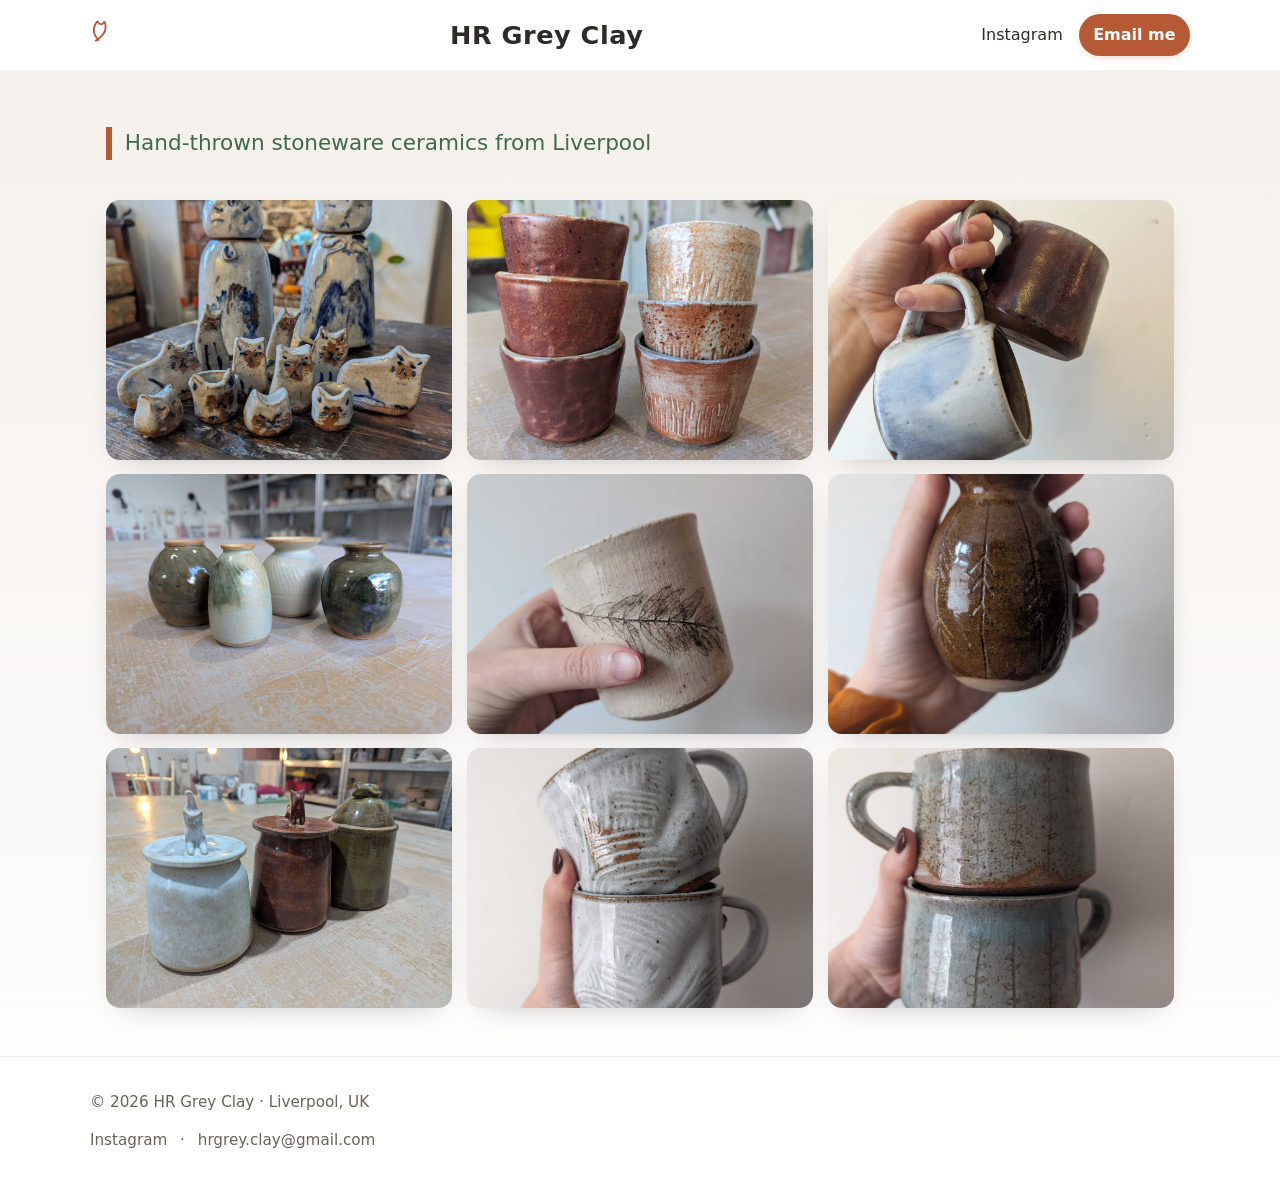
==== index.html @ 7b2d305f "Update index.html" ====
<!DOCTYPE html>
<html lang="en">
<head>
  <meta charset="utf-8" />
  <meta name="viewport" content="width=device-width, initial-scale=1" />

  <title>HR Grey Clay — Hand‑thrown stoneware ceramics</title>
  <meta name="description" content="Hand-thrown stoneware ceramics from Liverpool. Minimal, earthy pieces by HR Grey Clay." />

  <!-- Canonical (prefer non‑www) -->
  <link rel="canonical" href="https://hrgreyclay.co.uk/" />

  <!-- Open Graph / Twitter -->
  <meta property="og:title" content="HR Grey Clay" />
  <meta property="og:description" content="Hand-thrown stoneware ceramics from Liverpool." />
  <meta property="og:type" content="website" />
  <meta property="og:url" content="https://hrgreyclay.co.uk/" />
  <meta property="og:image" content="https://hrgreyclay.co.uk/images/cats-figurines.jpg" />
  <meta name="twitter:card" content="summary_large_image" />

  <link rel="stylesheet" href="styles.css" />
</head>
<body>
  <header class="site-header">
    <div class="container header-inner">
      <span class="brand-mark" aria-hidden="true">
        <svg width="22" height="22" viewBox="0 0 24 24" fill="none" stroke="var(--rust)" stroke-width="2" stroke-linecap="round" stroke-linejoin="round">
          <path d="M5 21c8-2 14-8 14-15 0-1-.2-2-.6-3-1 1-2 2-3 2-2 0-4-2-4-4-.9.4-1.7 1-2.4 1.8C6 6 5 9 5 12c0 3 1 6 3 9z"/>
        </svg>
      </span>
      <h1 class="brand">
        HR Grey Clay
      </h1>

      <nav class="nav">
        <a class="nav-link" href="https://instagram.com/hrgrey.clay" target="_blank" rel="noopener">Instagram</a>
        <a class="button email" href="mailto:hrgrey.clay@gmail.com">Email me</a>
      </nav>
    </div>
  </header>

  <main>
    <!-- Hero / Intro -->
    <section class="hero">
      <div class="container">
        <p class="tagline">Hand‑thrown stoneware ceramics from Liverpool</p>
      </div>
    </section>

    <!-- Gallery -->
    <section class="gallery-section">
      <div class="container">
        <div class="grid">
          <!-- Each image: small hover expand + caption on zoom -->
          <figure class="card">
            <img src="images/cats-figurines.jpg" alt="Small blue and white cat figurines arranged on a wooden table" loading="lazy" data-caption="Cat figurines and jars — stoneware, cobalt oxide" />
          </figure>

          <figure class="card">
            <img src="images/cups-stacked-rust.jpg" alt="Stack of rust-coloured glaze espresso cups" loading="lazy" data-caption="Rust and shino cups — speckled stoneware clay" />
          </figure>

          <figure class="card">
            <img src="images/cups-stacked-sand.jpg" alt="Stack cups with textured glaze" loading="lazy" data-caption="Gas fired mugs - flashes of red an unexpected surprise" />
          </figure>

          <figure class="card">
            <img src="images/mini-vases-green.jpg" alt="Four miniature vases in varied green glazes" loading="lazy" data-caption="Mini vases — moss glazes and copper oxide" />
          </figure>

          <figure class="card">
            <img src="images/leaf-etched-cup.jpg" alt="Cup with delicate leaf etching held in a hand" loading="lazy" data-caption="Lead imprint cup with iron oxide" />
          </figure>

          <figure class="card">
            <img src="images/small-brown-vase.jpg" alt="Small brown stoneware vase with carved vertical lines" loading="lazy" data-caption="Small carved vase — ash brown" />
          </figure>

          <figure class="card">
            <img src="images/lidded-jars.jpg" alt="Three lidded jars topped with small animal figures" loading="lazy" data-caption="Lidded jars with cat sculpted handles" />
          </figure>

          <figure class="card">
            <img src="images/mugs-white.jpg" alt="Two white stoneware mugs stacked, with brush texture" loading="lazy" data-caption="White mugs — brushed slip texture" />
          </figure>

          <figure class="card">
            <img src="images/mugs-bluegreen.jpg" alt="Two blue-green mugs stacked, speckled glaze" loading="lazy" data-caption="Blue-green mugs — speckled glaze" />
          </figure>
        </div>
      </div>
    </section>
  </main>

  <footer class="site-footer">
    <div class="container footer-inner">
      <p>© <span id="year"></span> HR Grey Clay · Liverpool, UK</p>
      <p>
        <a href="https://instagram.com/hrgrey.clay" target="_blank" rel="noopener">Instagram</a>
        <span class="dot">·</span>
        <a href="mailto:hrgrey.clay@gmail.com">hrgrey.clay@gmail.com</a>
      </p>
    </div>
  </footer>

  <!-- Lightbox modal -->
  <div class="lightbox" aria-hidden="true">
    <button class="lightbox-close" aria-label="Close">×</button>
    <img class="lightbox-image" alt="" />
    <figcaption class="lightbox-caption"></figcaption>
  </div>

  <script src="script.js"></script>
</body>
</html>
---- styles.css ----
/* ========== Theme ========== */
:root{
  --sand: #F4EFEA;
  --rust: #B65A35;      /* rusty orange */
  --rust-700: #8E4023;
  --moss: #3E6B4A;      /* mossy green */
  --charcoal: #2E2A27;
  --stone: #6C625B1a;   /* tint */
}

/* Resets & base */
* { box-sizing: border-box; }
html, body { margin: 0; padding: 0; }
body {
  font-family: ui-sans-serif, system-ui, -apple-system, Segoe UI, Roboto, Helvetica, Arial, "Apple Color Emoji", "Segoe UI Emoji";
  color: var(--charcoal);
  background: linear-gradient(180deg, var(--sand), #fff);
  line-height: 1.5;
}

/* Utilities */
.container { max-width: 1100px; margin: 0 auto; padding: 0 1rem; }

/* Header */
.site-header {
  position: sticky; top: 0; z-index: 10;
  background: #fff;
  border-bottom: 1px solid var(--stone);
  backdrop-filter: saturate(120%) blur(2px);
}
.header-inner {
  display: flex; align-items: center; justify-content: space-between;
  padding: .9rem 0;
}
.brand {
  font-size: clamp(1.2rem, 2.5vw, 1.6rem);
  margin: 0; letter-spacing: .5px; font-weight: 650;
  display: flex; align-items: center; gap: .6rem;
}
.brand-mark {
  color: var(--moss);
  font-weight: 700;
  transform: translateY(-1px) rotate(-12deg);
}

.nav { display: flex; align-items: center; gap: 1rem; }
.nav-link {
  color: var(--charcoal); text-decoration: none; font-weight: 500;
  border-bottom: 1px solid transparent;
}
.nav-link:hover { border-color: var(--rust); color: var(--rust-700); }

.button {
  display: inline-block;
  background: var(--moss); color: #fff; text-decoration: none;
  padding: .55rem .9rem; border-radius: 999px; font-weight: 600;
  transition: transform .15s ease, box-shadow .15s ease, background-color .2s ease;
  box-shadow: 0 4px 14px -8px rgba(62,107,74,.5);
}
.button:hover { transform: translateY(-1px); }
.button.email { background: var(--rust); box-shadow: 0 4px 14px -8px rgba(182,90,53,.6); }
.button.email:hover { background: var(--rust-700); }

/* Hero */
.hero { padding: 3.5rem 0 1.5rem 0; }
.tagline {
  font-size: clamp(1.1rem, 2.5vw, 1.35rem);
  color: var(--moss);
  border-left: 6px solid var(--rust);
  padding-left: .8rem; margin: 0;
}

/* Gallery grid */
.gallery-section { padding: 1rem 0 3rem; }
.grid {
  display: grid;
  grid-template-columns: repeat(12, 1fr);
  gap: .9rem;
}
.card {
  grid-column: span 4; /* 3 per row on desktop */
  margin: 0;
}
@media (max-width: 900px) { .card { grid-column: span 6; } } /* 2 per row */
@media (max-width: 560px) { .card { grid-column: span 12; } } /* 1 per row */

.card img{
  width: 100%;
  height: 100%;
  display: block;
  aspect-ratio: 4 / 3;
  object-fit: cover;
  border-radius: 14px;
  background: #eee;
  box-shadow: 0 10px 30px -18px rgba(0,0,0,.35);
  transition: transform .18s ease, box-shadow .18s ease, filter .18s ease;
  will-change: transform;
}
.card img:hover{
  transform: scale(1.03);                    /* small expand on hover */
  box-shadow: 0 18px 40px -20px rgba(0,0,0,.45);
  filter: saturate(1.04);
}
@media (prefers-reduced-motion: reduce) {
  .card img, .button { transition: none; }
}

/* Footer */
.site-footer {
  border-top: 1px solid var(--stone);
  background: #fff; color: #6b6159;
}
.footer-inner { padding: 1.2rem 0 2rem; font-size: .95rem; }
.footer-inner a { color: inherit; text-decoration: none; border-bottom: 1px solid transparent; }
.footer-inner a:hover { border-color: var(--moss); color: var(--moss); }
.footer-inner .dot { margin: 0 .5rem; }

/* Lightbox */
.lightbox {
  position: fixed; inset: 0; display: none; place-items: center;
  background: rgba(0,0,0,.6); z-index: 50; padding: 2rem;
}
.lightbox.open { display: grid; }
.lightbox-image {
  max-width: min(1100px, 92vw);
  max-height: 82vh;
  border-radius: 16px;
  box-shadow: 0 25px 50px -20px rgba(0,0,0,.65);
}
.lightbox-caption {
  margin-top: .6rem; color: #f5f5f5; text-align: center;
  font-size: .95rem;
}
.lightbox-close {
  position: absolute; top: 14px; right: 14px;
  width: 36px; height: 36px; border-radius: 50%;
  background: #ffffffd6; border: 0; font-size: 1.4rem; cursor: pointer;
  color: var(--charcoal); box-shadow: 0 6px 18px -10px rgba(0,0,0,.5);
}
.lightbox-close:hover { background: #fff; }
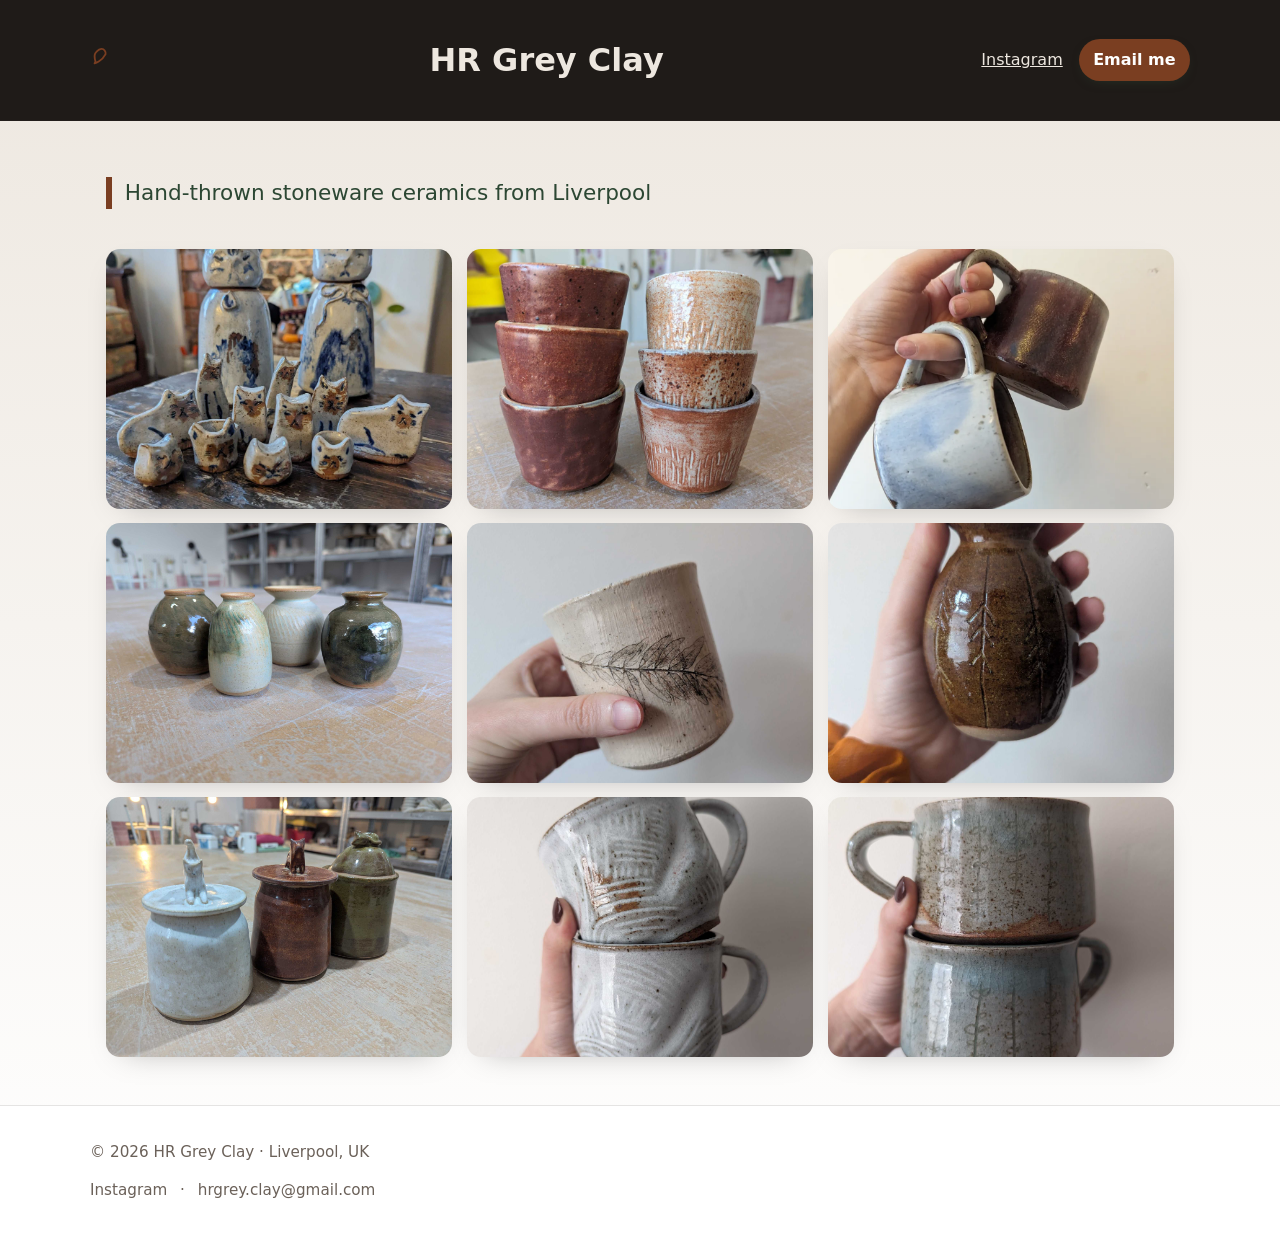
==== commit 4998181f: "Update index.html" ====
--- a/index.html
+++ b/index.html
@@ -25,7 +25,7 @@
     <div class="container header-inner">
       <span class="brand-mark" aria-hidden="true">
         <svg width="22" height="22" viewBox="0 0 24 24" fill="none" stroke="var(--rust)" stroke-width="2" stroke-linecap="round" stroke-linejoin="round">
-          <path d="M5 21c8-2 14-8 14-15 0-1-.2-2-.6-3-1 1-2 2-3 2-2 0-4-2-4-4-.9.4-1.7 1-2.4 1.8C6 6 5 9 5 12c0 3 1 6 3 9z"/>
+          <path d="M5 20s8-2 12-10c0 0 .5-2-1-4s-4-2-6-1C7 7 5 9 5 12s1 6 1 6z"/>
         </svg>
       </span>
       <h1 class="brand">
--- a/styles.css
+++ b/styles.css
@@ -1,11 +1,11 @@
 /* ========== Theme ========== */
 :root{
-  --sand: #F4EFEA;
-  --rust: #B65A35;      /* rusty orange */
-  --rust-700: #8E4023;
-  --moss: #3E6B4A;      /* mossy green */
-  --charcoal: #2E2A27;
-  --stone: #6C625B1a;   /* tint */
+  --sand: #EDE7DF;       /* softer, duskier */
+  --rust: #7A3E21;       /* deep autumn rust */
+  --rust-700: #5C2D18;   /* darker accent */
+  --moss: #2C4733;       /* deep forest green */
+  --charcoal: #1F1B18;   /* moodier text */
+  --stone: #3B362F22;    /* subtle border tint */
 }
 
 /* Resets & base */
@@ -23,32 +23,34 @@
 
 /* Header */
 .site-header {
-  position: sticky; top: 0; z-index: 10;
-  background: #fff;
+  position: sticky;
+  top: 0;
+  z-index: 10;
+  background: var(--charcoal);
   border-bottom: 1px solid var(--stone);
   backdrop-filter: saturate(120%) blur(2px);
 }
+
 .header-inner {
   display: flex; align-items: center; justify-content: space-between;
   padding: .9rem 0;
 }
 .brand {
-  font-size: clamp(1.2rem, 2.5vw, 1.6rem);
-  margin: 0; letter-spacing: .5px; font-weight: 650;
-  display: flex; align-items: center; gap: .6rem;
+  color: var(--sand);
 }
-.brand-mark {
-  color: var(--moss);
-  font-weight: 700;
-  transform: translateY(-1px) rotate(-12deg);
+
+.brand-mark svg {
+  stroke: var(--rust);
 }
 
 .nav { display: flex; align-items: center; gap: 1rem; }
 .nav-link {
-  color: var(--charcoal); text-decoration: none; font-weight: 500;
-  border-bottom: 1px solid transparent;
+  color: var(--sand);
 }
-.nav-link:hover { border-color: var(--rust); color: var(--rust-700); }
+.nav-link:hover {
+  border-color: var(--rust); 
+  color: var(--rust);
+}
 
 .button {
   display: inline-block;
@@ -57,8 +59,16 @@
   transition: transform .15s ease, box-shadow .15s ease, background-color .2s ease;
   box-shadow: 0 4px 14px -8px rgba(62,107,74,.5);
 }
-.button:hover { transform: translateY(-1px); }
-.button.email { background: var(--rust); box-shadow: 0 4px 14px -8px rgba(182,90,53,.6); }
+
+.button {
+  background: var(--moss);
+  color: #fff;
+}
+
+.button.email {
+  background: var(--rust);
+}
+
 .button.email:hover { background: var(--rust-700); }
 
 /* Hero */
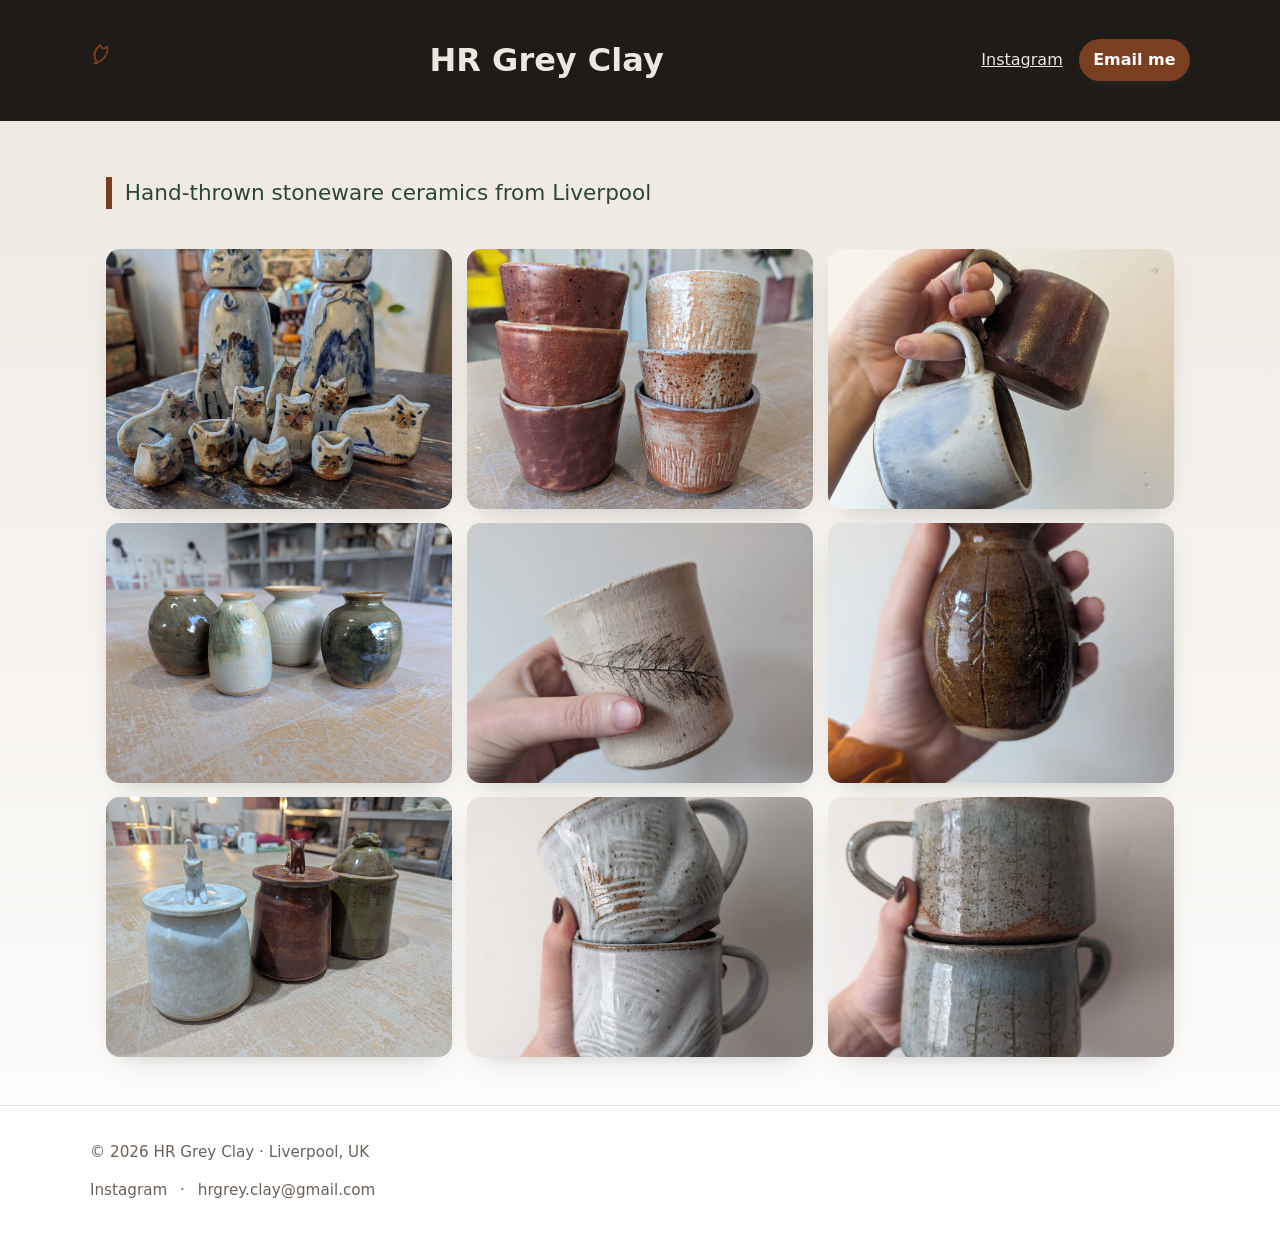
==== commit 222efa76: "Update index.html" ====
--- a/index.html
+++ b/index.html
@@ -25,7 +25,7 @@
     <div class="container header-inner">
       <span class="brand-mark" aria-hidden="true">
         <svg width="22" height="22" viewBox="0 0 24 24" fill="none" stroke="var(--rust)" stroke-width="2" stroke-linecap="round" stroke-linejoin="round">
-          <path d="M5 20s8-2 12-10c0 0 .5-2-1-4s-4-2-6-1C7 7 5 9 5 12s1 6 1 6z"/>
+          <path d="M5 21c8-2 14-8 14-15 0-1-.2-2-.6-3-1 1-2 2-3 2-2 0-4-2-4-4-.9.4-1.7 1-2.4 1.8C6 6 5 9 5 12c0 3 1 6 3 9z"/>
         </svg>
       </span>
       <h1 class="brand">
--- a/styles.css
+++ b/styles.css
@@ -41,6 +41,9 @@
 
 .brand-mark svg {
   stroke: var(--rust);
+  width: 22px;
+  height: 22px;
+  transform: translateY(-1px);
 }
 
 .nav { display: flex; align-items: center; gap: 1rem; }
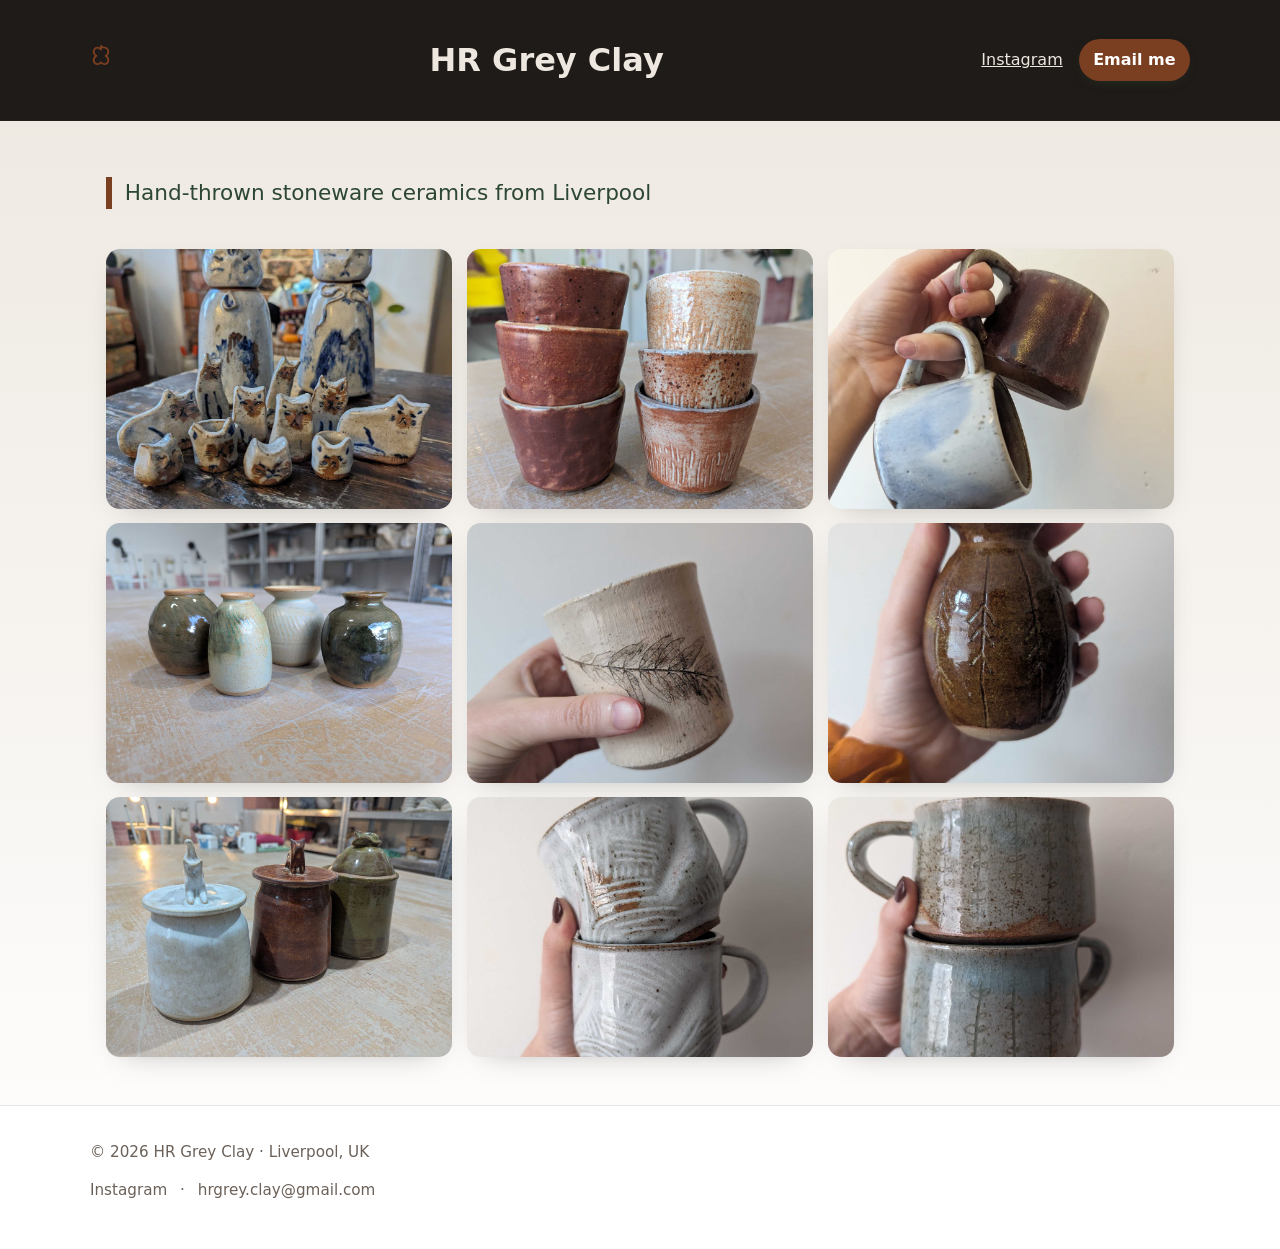
==== commit 8b560f0f: "Update index.html" ====
--- a/index.html
+++ b/index.html
@@ -25,7 +25,7 @@
     <div class="container header-inner">
       <span class="brand-mark" aria-hidden="true">
         <svg width="22" height="22" viewBox="0 0 24 24" fill="none" stroke="var(--rust)" stroke-width="2" stroke-linecap="round" stroke-linejoin="round">
-          <path d="M5 21c8-2 14-8 14-15 0-1-.2-2-.6-3-1 1-2 2-3 2-2 0-4-2-4-4-.9.4-1.7 1-2.4 1.8C6 6 5 9 5 12c0 3 1 6 3 9z"/>
+          <path d="M12 2c1.25 1.5 2.5 2 4 2 2 0 4 2 4 4 0 2-1 4-3 5 2 1 3 3 3 5 0 2-2 4-4 4-1.5 0-2.75-.5-4-2-1.25 1.5-2.5 2-4 2-2 0-4-2-4-4 0-2 1-4 3-5-2-1-3-3-3-5 0-2 2-4 4-4 1.5 0 2.75.5 4 2z"/>
         </svg>
       </span>
       <h1 class="brand">
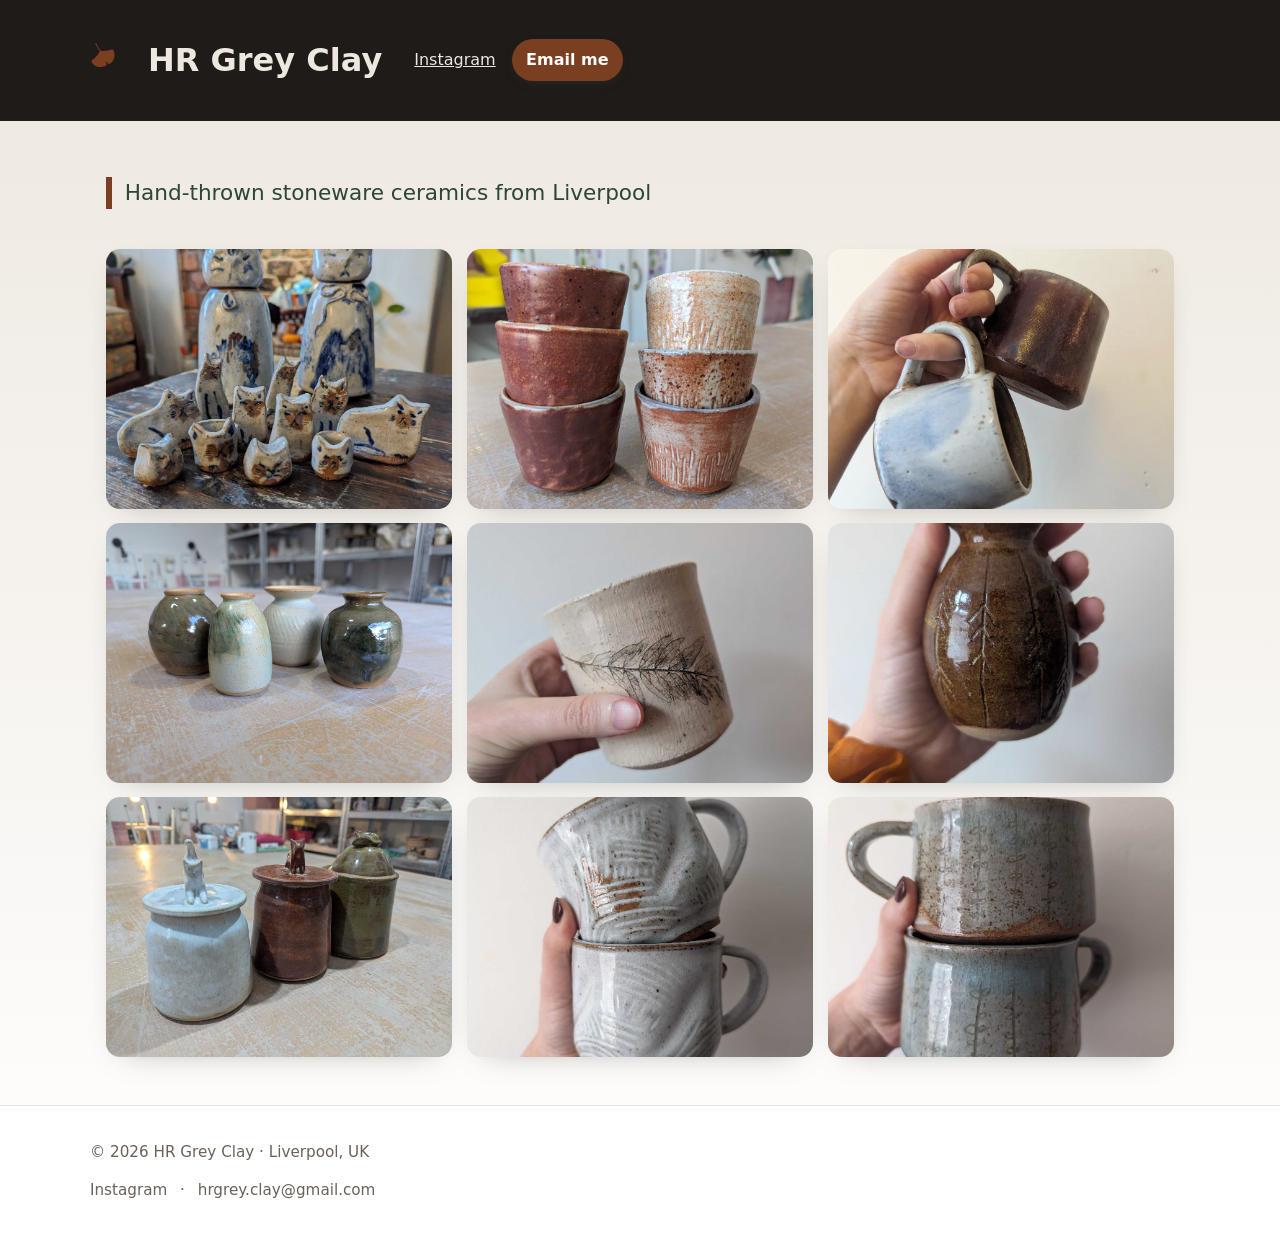
==== commit 4a505908: "Update index.html" ====
--- a/index.html
+++ b/index.html
@@ -24,8 +24,12 @@
   <header class="site-header">
     <div class="container header-inner">
       <span class="brand-mark" aria-hidden="true">
-        <svg width="22" height="22" viewBox="0 0 24 24" fill="none" stroke="var(--rust)" stroke-width="2" stroke-linecap="round" stroke-linejoin="round">
-          <path d="M12 2c1.25 1.5 2.5 2 4 2 2 0 4 2 4 4 0 2-1 4-3 5 2 1 3 3 3 5 0 2-2 4-4 4-1.5 0-2.75-.5-4-2-1.25 1.5-2.5 2-4 2-2 0-4-2-4-4 0-2 1-4 3-5-2-1-3-3-3-5 0-2 2-4 4-4 1.5 0 2.75.5 4 2z"/>
+        <svg viewBox="0 0 512 512"
+             width="26" height="26"
+             xmlns="http://www.w3.org/2000/svg"
+             aria-hidden="true" focusable="false">
+          <path fill="var(--rust)"
+            d="M118.9 20.13l-16.4 7.56c21.9 47.21 55.3 102.71 90.7 152.61C127.8 322 18.79 349.2 29.06 377.1 80.7 517.8 239.3 503.5 314.3 467.7c27.5-13.1 5.1-61.3-6-94 20.6 25.8 61.5 67.9 77.1 58.6 95.9-57.3 119-164 80.5-267.8-20.2-54.4-116.3 31.7-257.6 5.8-35-49.2-68.2-104.28-89.4-150.17z"/>
         </svg>
       </span>
       <h1 class="brand">
--- a/styles.css
+++ b/styles.css
@@ -21,6 +21,7 @@
 /* Utilities */
 .container { max-width: 1100px; margin: 0 auto; padding: 0 1rem; }
 
+
 /* Header */
 .site-header {
   position: sticky;
@@ -32,28 +33,56 @@
 }
 
 .header-inner {
-  display: flex; align-items: center; justify-content: space-between;
+  display: flex;
+  align-items: center;
+  justify-content: flex-start;   
+  gap: 2rem;                  
   padding: .9rem 0;
 }
+
 .brand {
   color: var(--sand);
+  display: flex;
+  align-items: center;
+  gap: .55rem;
 }
 
 .brand-mark svg {
   stroke: var(--rust);
-  width: 22px;
-  height: 22px;
+  width: 26px;
+  height: 26px;
   transform: translateY(-1px);
 }
 
-.nav { display: flex; align-items: center; gap: 1rem; }
+.nav {
+  display: flex;
+  align-items: center;
+  gap: 1rem;
+  flex-wrap: nowrap;           
+}
+
 .nav-link {
   color: var(--sand);
 }
+
 .nav-link:hover {
   border-color: var(--rust); 
   color: var(--rust);
 }
+
+@media (max-width: 620px) {
+  .header-inner {
+    flex-direction: column;       
+    align-items: flex-start;      
+    gap: 0.6rem;
+  }
+
+  .nav {
+    flex-wrap: wrap;            
+    gap: 0.5rem 1rem;
+  }
+}
+
 
 .button {
   display: inline-block;
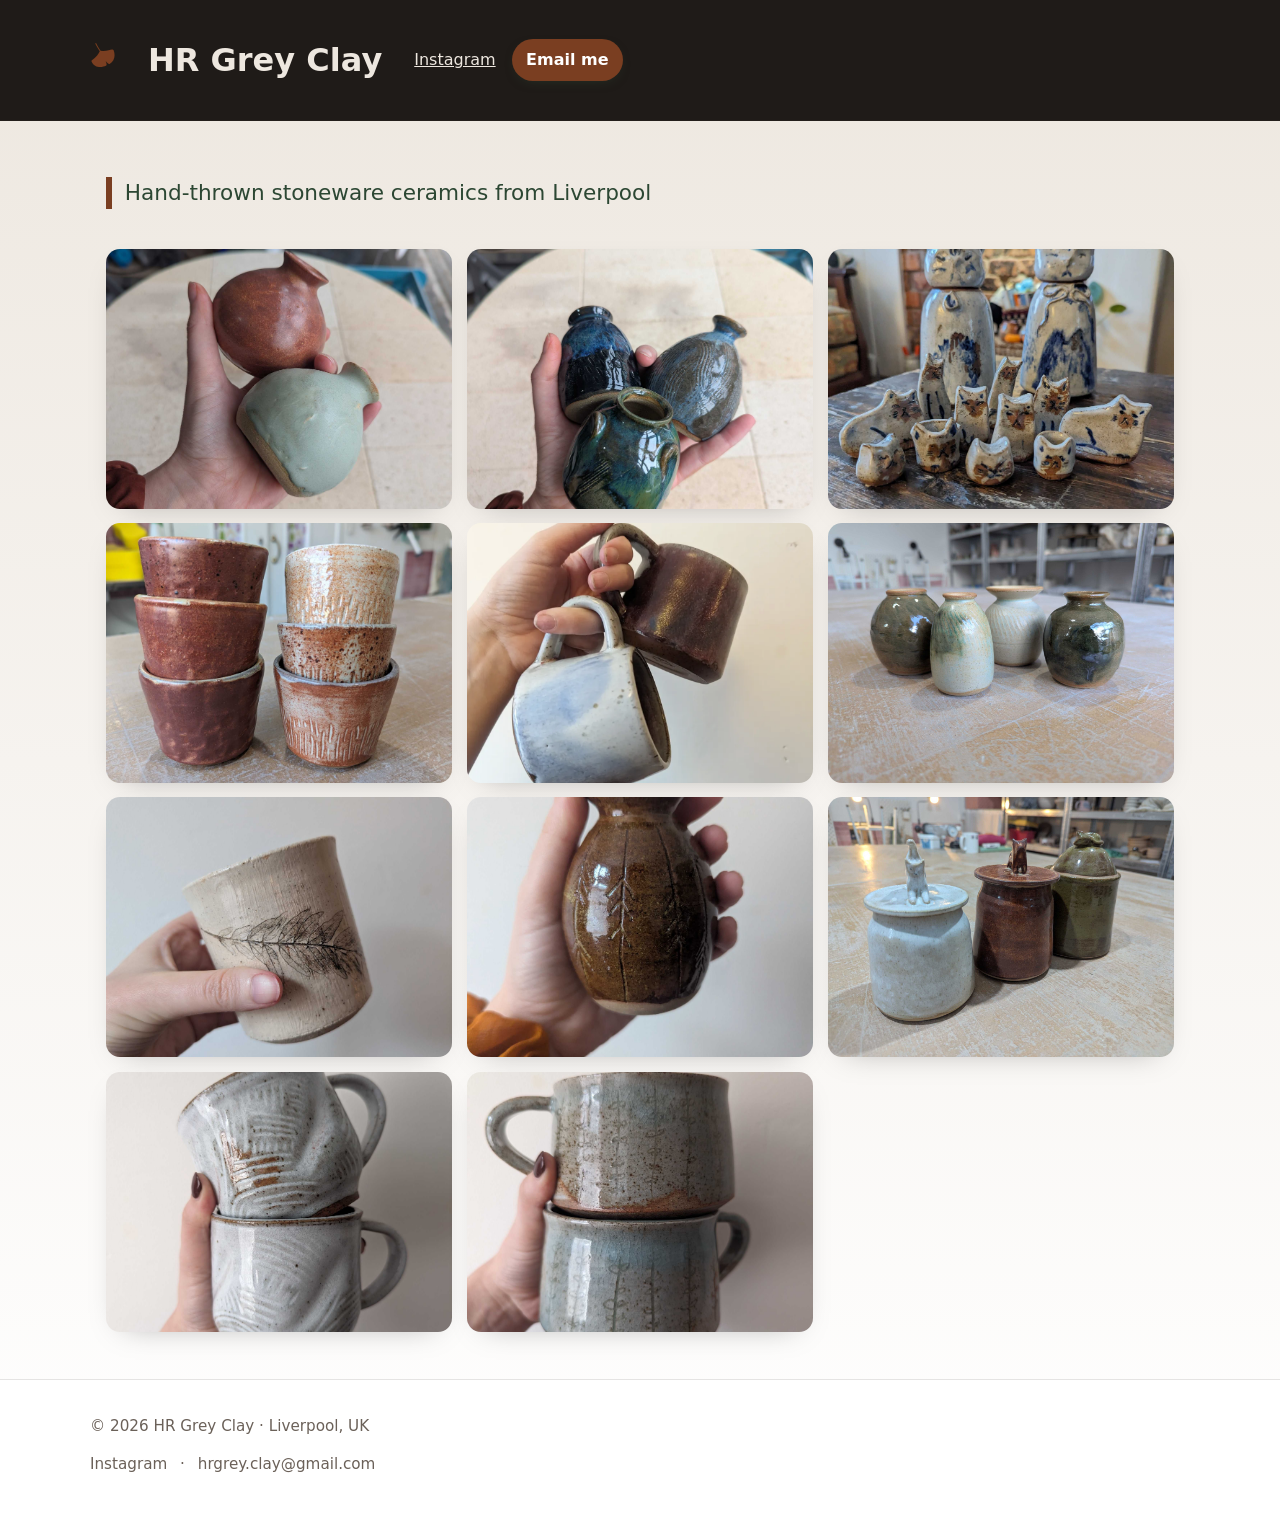
==== commit 9168bdb9: "Update index.html" ====
--- a/index.html
+++ b/index.html
@@ -56,6 +56,14 @@
       <div class="container">
         <div class="grid">
           <!-- Each image: small hover expand + caption on zoom -->
+          <figure class="card">
+            <img src="images/matte-bud-vases.jpg" alt="Small matte bud vases" loading="lazy" data-caption="Bud vases - slip texture applied before glazing" />
+          </figure>
+          
+          <figure class="card">
+            <img src="images/glossy-bud-vases.jpg" alt="Small shiny bud vases" loading="lazy" data-caption="Bud vases - shiny glazes combinations and texture" />
+          </figure>
+          
           <figure class="card">
             <img src="images/cats-figurines.jpg" alt="Small blue and white cat figurines arranged on a wooden table" loading="lazy" data-caption="Cat figurines and jars — stoneware, cobalt oxide" />
           </figure>
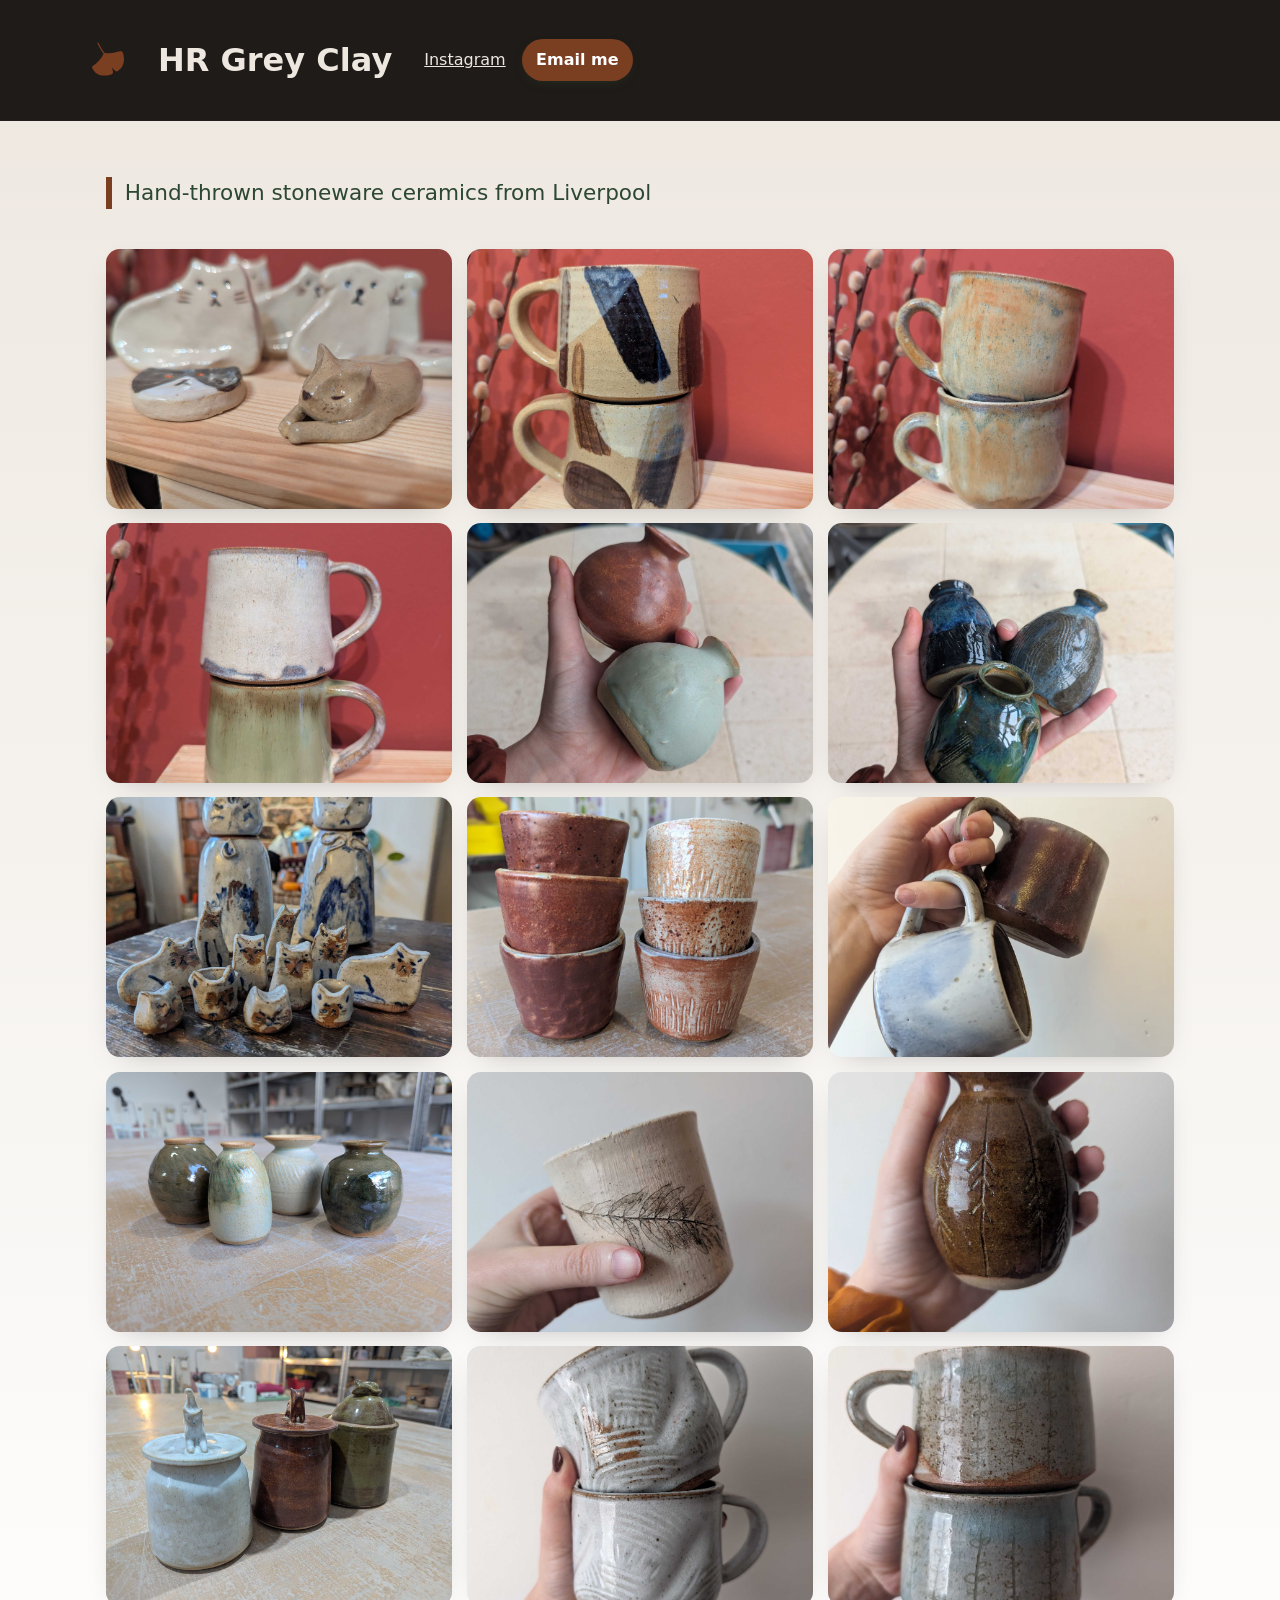
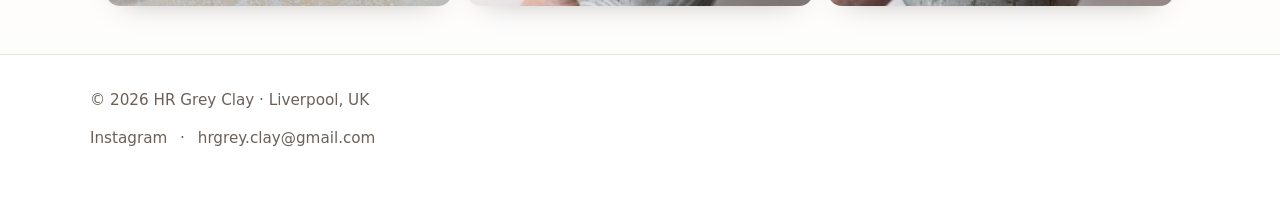
==== commit 69e8ab60: "Update index.html" ====
--- a/index.html
+++ b/index.html
@@ -56,6 +56,22 @@
       <div class="container">
         <div class="grid">
           <!-- Each image: small hover expand + caption on zoom -->
+          <figure class="card">
+            <img src="images/cat-collection.jpg" alt="Collection of stoneware cats" loading="lazy" data-caption="Collection of stoneware cats" />
+          </figure>
+          
+          <figure class="card">
+            <img src="images/stripe-mugs.jpg" alt="Mugs with underglaze stripes" loading="lazy" data-caption="Mugs with underglaze stripes" />
+          </figure>
+          
+          <figure class="card">
+            <img src="images/iron-mugs.jpg" alt="iron glazed mugs" loading="lazy" data-caption="Iron glazed mugs" />
+          </figure>
+          
+          <figure class="card">
+            <img src="images/flux-mugs.jpg" alt="Flux glazed mugs" loading="lazy" data-caption="Flux glazed mugs" />
+          </figure>
+
           <figure class="card">
             <img src="images/matte-bud-vases.jpg" alt="Small matte bud vases" loading="lazy" data-caption="Bud vases - slip texture applied before glazing" />
           </figure>
--- a/styles.css
+++ b/styles.css
@@ -49,9 +49,9 @@
 
 .brand-mark svg {
   stroke: var(--rust);
-  width: 26px;
-  height: 26px;
-  transform: translateY(-1px);
+  width: 36px;
+  height: 36px;
+  transform: translateY(3px);
 }
 
 .nav {
@@ -75,6 +75,7 @@
     flex-direction: column;       
     align-items: flex-start;      
     gap: 0.6rem;
+    padding-left: 16px;
   }
 
   .nav {
@@ -160,7 +161,7 @@
 /* Lightbox */
 .lightbox {
   position: fixed; inset: 0; display: none; place-items: center;
-  background: rgba(0,0,0,.6); z-index: 50; padding: 2rem;
+  background: rgba(122,62,34,.28); z-index: 50; padding: 2rem;
 }
 .lightbox.open { display: grid; }
 .lightbox-image {
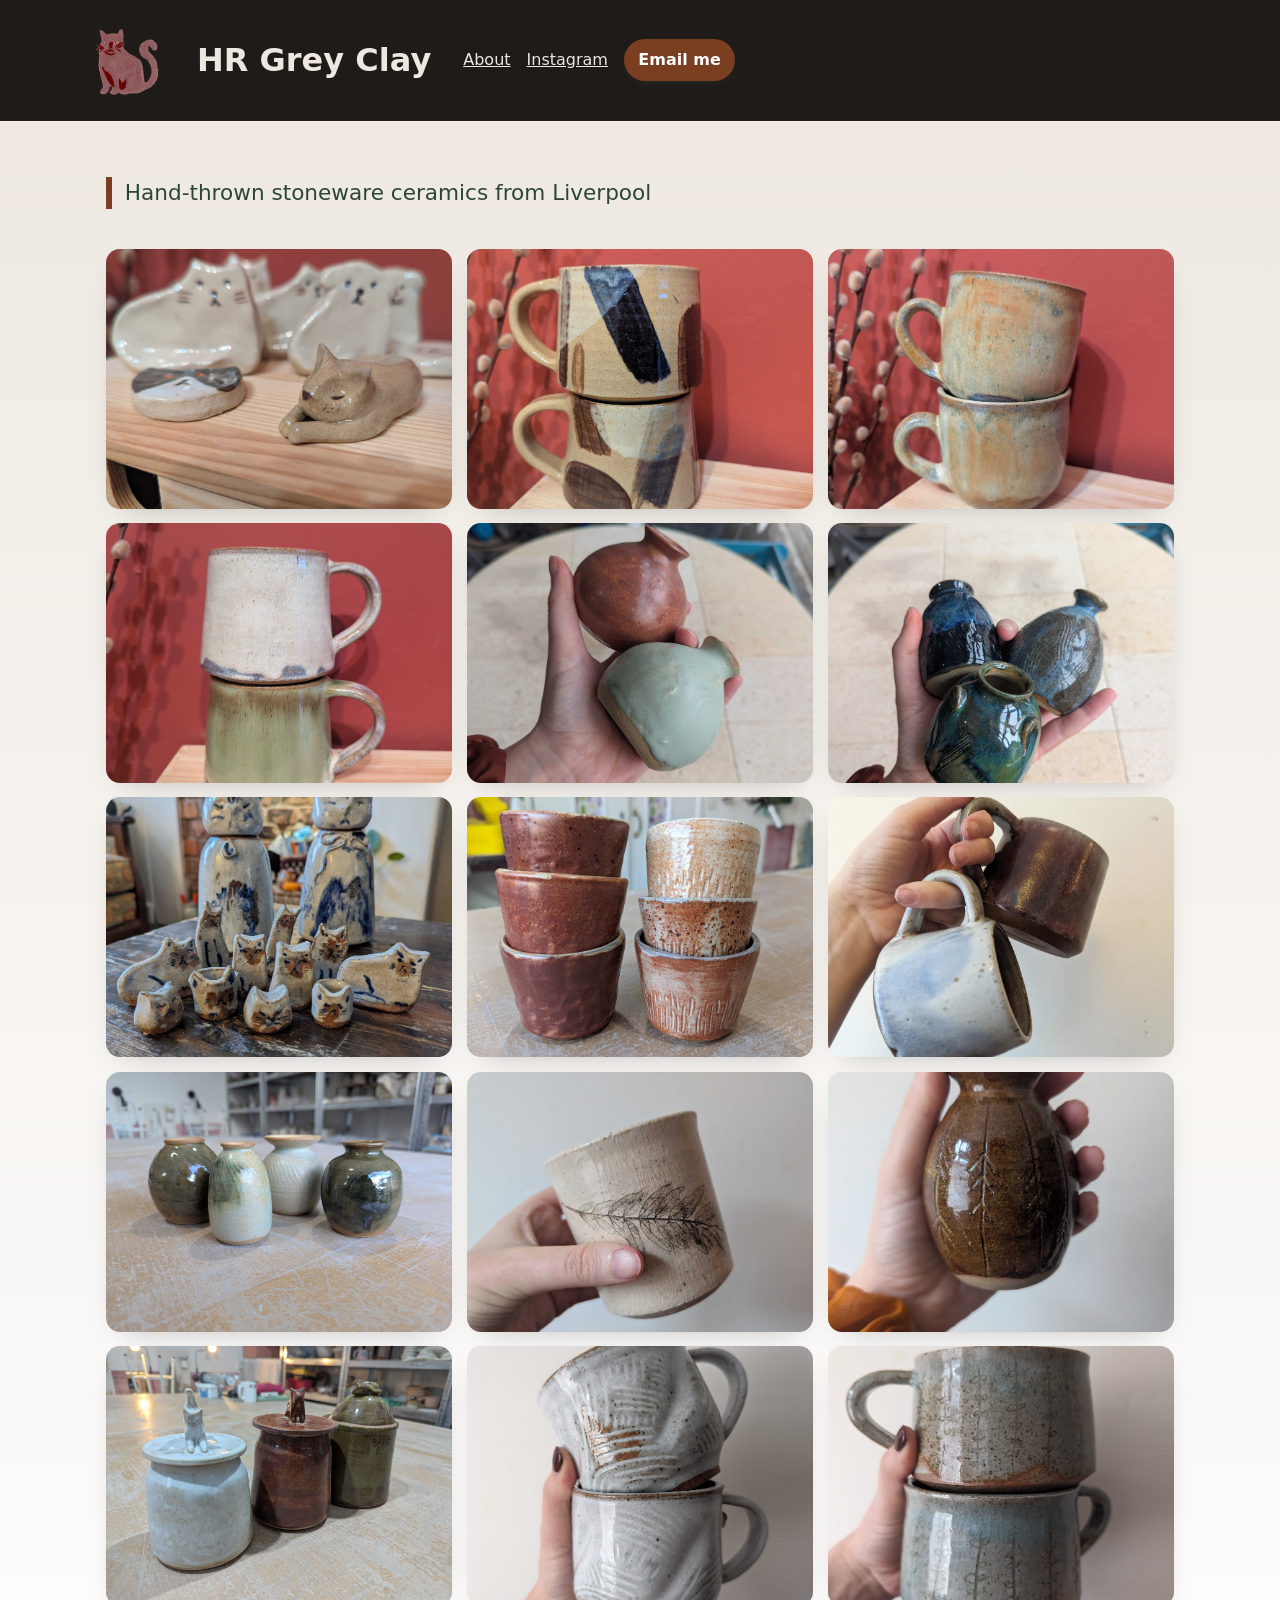
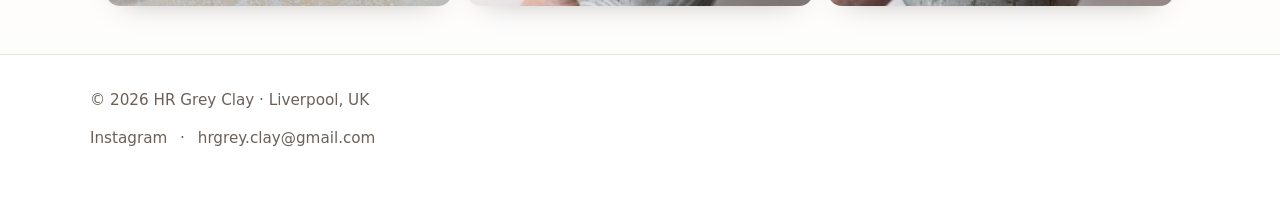
==== commit 2747ef1a: "Update logo and add about page" ====
--- a/index.html
+++ b/index.html
@@ -1,143 +1,231 @@
-<!DOCTYPE html>
+<!doctype html>
 <html lang="en">
-<head>
-  <meta charset="utf-8" />
-  <meta name="viewport" content="width=device-width, initial-scale=1" />
-
-  <title>HR Grey Clay — Hand‑thrown stoneware ceramics</title>
-  <meta name="description" content="Hand-thrown stoneware ceramics from Liverpool. Minimal, earthy pieces by HR Grey Clay." />
-
-  <!-- Canonical (prefer non‑www) -->
-  <link rel="canonical" href="https://hrgreyclay.co.uk/" />
-
-  <!-- Open Graph / Twitter -->
-  <meta property="og:title" content="HR Grey Clay" />
-  <meta property="og:description" content="Hand-thrown stoneware ceramics from Liverpool." />
-  <meta property="og:type" content="website" />
-  <meta property="og:url" content="https://hrgreyclay.co.uk/" />
-  <meta property="og:image" content="https://hrgreyclay.co.uk/images/cats-figurines.jpg" />
-  <meta name="twitter:card" content="summary_large_image" />
-
-  <link rel="stylesheet" href="styles.css" />
-</head>
-<body>
-  <header class="site-header">
-    <div class="container header-inner">
-      <span class="brand-mark" aria-hidden="true">
-        <svg viewBox="0 0 512 512"
-             width="26" height="26"
-             xmlns="http://www.w3.org/2000/svg"
-             aria-hidden="true" focusable="false">
-          <path fill="var(--rust)"
-            d="M118.9 20.13l-16.4 7.56c21.9 47.21 55.3 102.71 90.7 152.61C127.8 322 18.79 349.2 29.06 377.1 80.7 517.8 239.3 503.5 314.3 467.7c27.5-13.1 5.1-61.3-6-94 20.6 25.8 61.5 67.9 77.1 58.6 95.9-57.3 119-164 80.5-267.8-20.2-54.4-116.3 31.7-257.6 5.8-35-49.2-68.2-104.28-89.4-150.17z"/>
-        </svg>
-      </span>
-      <h1 class="brand">
-        HR Grey Clay
-      </h1>
-
-      <nav class="nav">
-        <a class="nav-link" href="https://instagram.com/hrgrey.clay" target="_blank" rel="noopener">Instagram</a>
-        <a class="button email" href="mailto:hrgrey.clay@gmail.com">Email me</a>
-      </nav>
+  <head>
+    <meta charset="utf-8" />
+    <meta name="viewport" content="width=device-width, initial-scale=1" />
+
+    <title>HR Grey Clay — Hand‑thrown stoneware ceramics</title>
+    <meta
+      name="description"
+      content="Hand-thrown stoneware ceramics from Liverpool. Minimal, earthy pieces by HR Grey Clay."
+    />
+
+    <!-- Canonical (prefer non‑www) -->
+    <link rel="canonical" href="https://hrgreyclay.co.uk/" />
+
+    <!-- Open Graph / Twitter -->
+    <meta property="og:title" content="HR Grey Clay" />
+    <meta
+      property="og:description"
+      content="Hand-thrown stoneware ceramics from Liverpool."
+    />
+    <meta property="og:type" content="website" />
+    <meta property="og:url" content="https://hrgreyclay.co.uk/" />
+    <meta
+      property="og:image"
+      content="https://hrgreyclay.co.uk/images/cats-figurines.jpg"
+    />
+    <meta name="twitter:card" content="summary_large_image" />
+
+    <link rel="stylesheet" href="styles.css" />
+  </head>
+  <body>
+    <header class="site-header">
+      <div class="container header-inner">
+        <img class="logo-image" src="images/Cat_sitting_red.png" />
+        <h1 class="brand">HR Grey Clay</h1>
+
+        <nav class="nav">
+          <a class="nav-link" href="about.html">About</a>
+          <a
+            class="nav-link"
+            href="https://instagram.com/hrgrey.clay"
+            target="_blank"
+            rel="noopener"
+            >Instagram</a
+          >
+          <a class="button email" href="mailto:hrgrey.clay@gmail.com"
+            >Email me</a
+          >
+        </nav>
+      </div>
+    </header>
+
+    <main>
+      <!-- Hero / Intro -->
+      <section class="hero">
+        <div class="container">
+          <p class="tagline">Hand‑thrown stoneware ceramics from Liverpool</p>
+        </div>
+      </section>
+
+      <!-- Gallery -->
+      <section class="gallery-section">
+        <div class="container">
+          <div class="grid">
+            <!-- Each image: small hover expand + caption on zoom -->
+            <figure class="card">
+              <img
+                src="images/cat-collection.jpg"
+                alt="Collection of stoneware cats"
+                loading="lazy"
+                data-caption="Collection of stoneware cats"
+              />
+            </figure>
+
+            <figure class="card">
+              <img
+                src="images/stripe-mugs.jpg"
+                alt="Mugs with underglaze stripes"
+                loading="lazy"
+                data-caption="Mugs with underglaze stripes"
+              />
+            </figure>
+
+            <figure class="card">
+              <img
+                src="images/iron-mugs.jpg"
+                alt="iron glazed mugs"
+                loading="lazy"
+                data-caption="Iron glazed mugs"
+              />
+            </figure>
+
+            <figure class="card">
+              <img
+                src="images/flux-mugs.jpg"
+                alt="Flux glazed mugs"
+                loading="lazy"
+                data-caption="Flux glazed mugs"
+              />
+            </figure>
+
+            <figure class="card">
+              <img
+                src="images/matte-bud-vases.jpg"
+                alt="Small matte bud vases"
+                loading="lazy"
+                data-caption="Bud vases - slip texture applied before glazing"
+              />
+            </figure>
+
+            <figure class="card">
+              <img
+                src="images/glossy-bud-vases.jpg"
+                alt="Small shiny bud vases"
+                loading="lazy"
+                data-caption="Bud vases - shiny glazes combinations and texture"
+              />
+            </figure>
+
+            <figure class="card">
+              <img
+                src="images/cats-figurines.jpg"
+                alt="Small blue and white cat figurines arranged on a wooden table"
+                loading="lazy"
+                data-caption="Cat figurines and jars — stoneware, cobalt oxide"
+              />
+            </figure>
+
+            <figure class="card">
+              <img
+                src="images/cups-stacked-rust.jpg"
+                alt="Stack of rust-coloured glaze espresso cups"
+                loading="lazy"
+                data-caption="Rust and shino cups — speckled stoneware clay"
+              />
+            </figure>
+
+            <figure class="card">
+              <img
+                src="images/cups-stacked-sand.jpg"
+                alt="Stack cups with textured glaze"
+                loading="lazy"
+                data-caption="Gas fired mugs - flashes of red an unexpected surprise"
+              />
+            </figure>
+
+            <figure class="card">
+              <img
+                src="images/mini-vases-green.jpg"
+                alt="Four miniature vases in varied green glazes"
+                loading="lazy"
+                data-caption="Mini vases — moss glazes and copper oxide"
+              />
+            </figure>
+
+            <figure class="card">
+              <img
+                src="images/leaf-etched-cup.jpg"
+                alt="Cup with delicate leaf etching held in a hand"
+                loading="lazy"
+                data-caption="Lead imprint cup with iron oxide"
+              />
+            </figure>
+
+            <figure class="card">
+              <img
+                src="images/small-brown-vase.jpg"
+                alt="Small brown stoneware vase with carved vertical lines"
+                loading="lazy"
+                data-caption="Small carved vase — ash brown"
+              />
+            </figure>
+
+            <figure class="card">
+              <img
+                src="images/lidded-jars.jpg"
+                alt="Three lidded jars topped with small animal figures"
+                loading="lazy"
+                data-caption="Lidded jars with cat sculpted handles"
+              />
+            </figure>
+
+            <figure class="card">
+              <img
+                src="images/mugs-white.jpg"
+                alt="Two white stoneware mugs stacked, with brush texture"
+                loading="lazy"
+                data-caption="White mugs — brushed slip texture"
+              />
+            </figure>
+
+            <figure class="card">
+              <img
+                src="images/mugs-bluegreen.jpg"
+                alt="Two blue-green mugs stacked, speckled glaze"
+                loading="lazy"
+                data-caption="Blue-green mugs — speckled glaze"
+              />
+            </figure>
+          </div>
+        </div>
+      </section>
+    </main>
+
+    <footer class="site-footer">
+      <div class="container footer-inner">
+        <p>© <span id="year"></span> HR Grey Clay · Liverpool, UK</p>
+        <p>
+          <a
+            href="https://instagram.com/hrgrey.clay"
+            target="_blank"
+            rel="noopener"
+            >Instagram</a
+          >
+          <span class="dot">·</span>
+          <a href="mailto:hrgrey.clay@gmail.com">hrgrey.clay@gmail.com</a>
+        </p>
+      </div>
+    </footer>
+
+    <!-- Lightbox modal -->
+    <div class="lightbox" aria-hidden="true">
+      <button class="lightbox-close" aria-label="Close">×</button>
+      <img class="lightbox-image" alt="" />
+      <figcaption class="lightbox-caption"></figcaption>
     </div>
-  </header>
-
-  <main>
-    <!-- Hero / Intro -->
-    <section class="hero">
-      <div class="container">
-        <p class="tagline">Hand‑thrown stoneware ceramics from Liverpool</p>
-      </div>
-    </section>
-
-    <!-- Gallery -->
-    <section class="gallery-section">
-      <div class="container">
-        <div class="grid">
-          <!-- Each image: small hover expand + caption on zoom -->
-          <figure class="card">
-            <img src="images/cat-collection.jpg" alt="Collection of stoneware cats" loading="lazy" data-caption="Collection of stoneware cats" />
-          </figure>
-          
-          <figure class="card">
-            <img src="images/stripe-mugs.jpg" alt="Mugs with underglaze stripes" loading="lazy" data-caption="Mugs with underglaze stripes" />
-          </figure>
-          
-          <figure class="card">
-            <img src="images/iron-mugs.jpg" alt="iron glazed mugs" loading="lazy" data-caption="Iron glazed mugs" />
-          </figure>
-          
-          <figure class="card">
-            <img src="images/flux-mugs.jpg" alt="Flux glazed mugs" loading="lazy" data-caption="Flux glazed mugs" />
-          </figure>
-
-          <figure class="card">
-            <img src="images/matte-bud-vases.jpg" alt="Small matte bud vases" loading="lazy" data-caption="Bud vases - slip texture applied before glazing" />
-          </figure>
-          
-          <figure class="card">
-            <img src="images/glossy-bud-vases.jpg" alt="Small shiny bud vases" loading="lazy" data-caption="Bud vases - shiny glazes combinations and texture" />
-          </figure>
-          
-          <figure class="card">
-            <img src="images/cats-figurines.jpg" alt="Small blue and white cat figurines arranged on a wooden table" loading="lazy" data-caption="Cat figurines and jars — stoneware, cobalt oxide" />
-          </figure>
-
-          <figure class="card">
-            <img src="images/cups-stacked-rust.jpg" alt="Stack of rust-coloured glaze espresso cups" loading="lazy" data-caption="Rust and shino cups — speckled stoneware clay" />
-          </figure>
-
-          <figure class="card">
-            <img src="images/cups-stacked-sand.jpg" alt="Stack cups with textured glaze" loading="lazy" data-caption="Gas fired mugs - flashes of red an unexpected surprise" />
-          </figure>
-
-          <figure class="card">
-            <img src="images/mini-vases-green.jpg" alt="Four miniature vases in varied green glazes" loading="lazy" data-caption="Mini vases — moss glazes and copper oxide" />
-          </figure>
-
-          <figure class="card">
-            <img src="images/leaf-etched-cup.jpg" alt="Cup with delicate leaf etching held in a hand" loading="lazy" data-caption="Lead imprint cup with iron oxide" />
-          </figure>
-
-          <figure class="card">
-            <img src="images/small-brown-vase.jpg" alt="Small brown stoneware vase with carved vertical lines" loading="lazy" data-caption="Small carved vase — ash brown" />
-          </figure>
-
-          <figure class="card">
-            <img src="images/lidded-jars.jpg" alt="Three lidded jars topped with small animal figures" loading="lazy" data-caption="Lidded jars with cat sculpted handles" />
-          </figure>
-
-          <figure class="card">
-            <img src="images/mugs-white.jpg" alt="Two white stoneware mugs stacked, with brush texture" loading="lazy" data-caption="White mugs — brushed slip texture" />
-          </figure>
-
-          <figure class="card">
-            <img src="images/mugs-bluegreen.jpg" alt="Two blue-green mugs stacked, speckled glaze" loading="lazy" data-caption="Blue-green mugs — speckled glaze" />
-          </figure>
-        </div>
-      </div>
-    </section>
-  </main>
-
-  <footer class="site-footer">
-    <div class="container footer-inner">
-      <p>© <span id="year"></span> HR Grey Clay · Liverpool, UK</p>
-      <p>
-        <a href="https://instagram.com/hrgrey.clay" target="_blank" rel="noopener">Instagram</a>
-        <span class="dot">·</span>
-        <a href="mailto:hrgrey.clay@gmail.com">hrgrey.clay@gmail.com</a>
-      </p>
-    </div>
-  </footer>
-
-  <!-- Lightbox modal -->
-  <div class="lightbox" aria-hidden="true">
-    <button class="lightbox-close" aria-label="Close">×</button>
-    <img class="lightbox-image" alt="" />
-    <figcaption class="lightbox-caption"></figcaption>
-  </div>
-
-  <script src="script.js"></script>
-</body>
+
+    <script src="script.js"></script>
+  </body>
 </html>
--- a/styles.css
+++ b/styles.css
@@ -47,11 +47,11 @@
   gap: .55rem;
 }
 
-.brand-mark svg {
-  stroke: var(--rust);
-  width: 36px;
-  height: 36px;
-  transform: translateY(3px);
+.logo-image {
+  width: 75px;
+  height: 75px;
+  object-fit: contain;
+  flex-shrink: 0;
 }
 
 .nav {
@@ -72,18 +72,55 @@
 
 @media (max-width: 620px) {
   .header-inner {
-    flex-direction: column;       
-    align-items: flex-start;      
-    gap: 0.6rem;
-    padding-left: 16px;
+    display: grid;
+    grid-template-columns: 42px 1fr;
+    grid-template-areas:
+      "logo brand"
+      "nav nav";
+    align-items: center;
+    gap: 0.5rem 0.75rem;
+    padding: 0.65rem 1rem;
+  }
+
+  .logo-image {
+    grid-area: logo;
+    width: 42px;
+    height: 42px;
+  }
+
+  .brand {
+    grid-area: brand;
+    margin: 0;
+    font-size: 1.4rem;
   }
 
   .nav {
-    flex-wrap: wrap;            
-    gap: 0.5rem 1rem;
-  }
-}
-
+    grid-area: nav;
+    display: flex;
+    align-items: center;
+    justify-content: flex-end;
+    flex-wrap: nowrap;
+    gap: 1rem;
+  }
+
+  .nav-link,
+  .button {
+    white-space: nowrap;
+    font-size: 0.9rem;
+  }
+
+  .button {
+    padding: 0.4rem 0.75rem;
+  }
+
+    .logo-link {
+    grid-area: logo;
+  }
+
+  .logo-image {
+    grid-area: auto;
+  }
+}
 
 .button {
   display: inline-block;
@@ -120,6 +157,11 @@
   grid-template-columns: repeat(12, 1fr);
   gap: .9rem;
 }
+
+.card img {
+  cursor: pointer;
+}
+
 .card {
   grid-column: span 4; /* 3 per row on desktop */
   margin: 0;
@@ -160,24 +202,73 @@
 
 /* Lightbox */
 .lightbox {
-  position: fixed; inset: 0; display: none; place-items: center;
-  background: rgba(122,62,34,.28); z-index: 50; padding: 2rem;
-}
-.lightbox.open { display: grid; }
+  position: fixed;
+  inset: 0;
+  display: none;
+  flex-direction: column;
+  align-items: center;
+  justify-content: center;
+  background: rgba(122, 62, 34, .75);
+  z-index: 50;
+  padding: 1rem;
+}
+
+.lightbox.open {
+  display: flex;
+}
+
 .lightbox-image {
-  max-width: min(1100px, 92vw);
-  max-height: 82vh;
+  display: block;
+  width: auto;
+  height: auto;
+  max-width: 100%;
+  max-height: 80vh;
+  object-fit: contain;
   border-radius: 16px;
-  box-shadow: 0 25px 50px -20px rgba(0,0,0,.65);
-}
+  box-shadow: 0 25px 50px -20px rgba(0, 0, 0, .65);
+}
+
 .lightbox-caption {
-  margin-top: .6rem; color: #f5f5f5; text-align: center;
+  margin-top: .75rem;
+  padding: 0 .5rem;
+  color: #f5f5f5;
+  text-align: center;
   font-size: .95rem;
-}
+  max-width: 600px;
+}
+
 .lightbox-close {
-  position: absolute; top: 14px; right: 14px;
-  width: 36px; height: 36px; border-radius: 50%;
-  background: #ffffffd6; border: 0; font-size: 1.4rem; cursor: pointer;
-  color: var(--charcoal); box-shadow: 0 6px 18px -10px rgba(0,0,0,.5);
-}
-.lightbox-close:hover { background: #fff; }
+  position: absolute;
+  top: 14px;
+  right: 14px;
+  width: 40px;
+  height: 40px;
+  border-radius: 50%;
+  background: #ffffffd6;
+  border: 0;
+  font-size: 1.5rem;
+  cursor: pointer;
+  color: var(--charcoal);
+  box-shadow: 0 6px 18px -10px rgba(0, 0, 0, .5);
+}
+
+.lightbox-close:hover {
+  background: #fff;
+}
+
+@media (max-width: 620px) {
+  .lightbox {
+    padding: 0.75rem;
+  }
+
+  .lightbox-image {
+    max-width: 100%;
+    max-height: 75vh;
+    border-radius: 10px;
+  }
+
+  .lightbox-caption {
+    font-size: .9rem;
+    margin-top: .6rem;
+  }
+}
